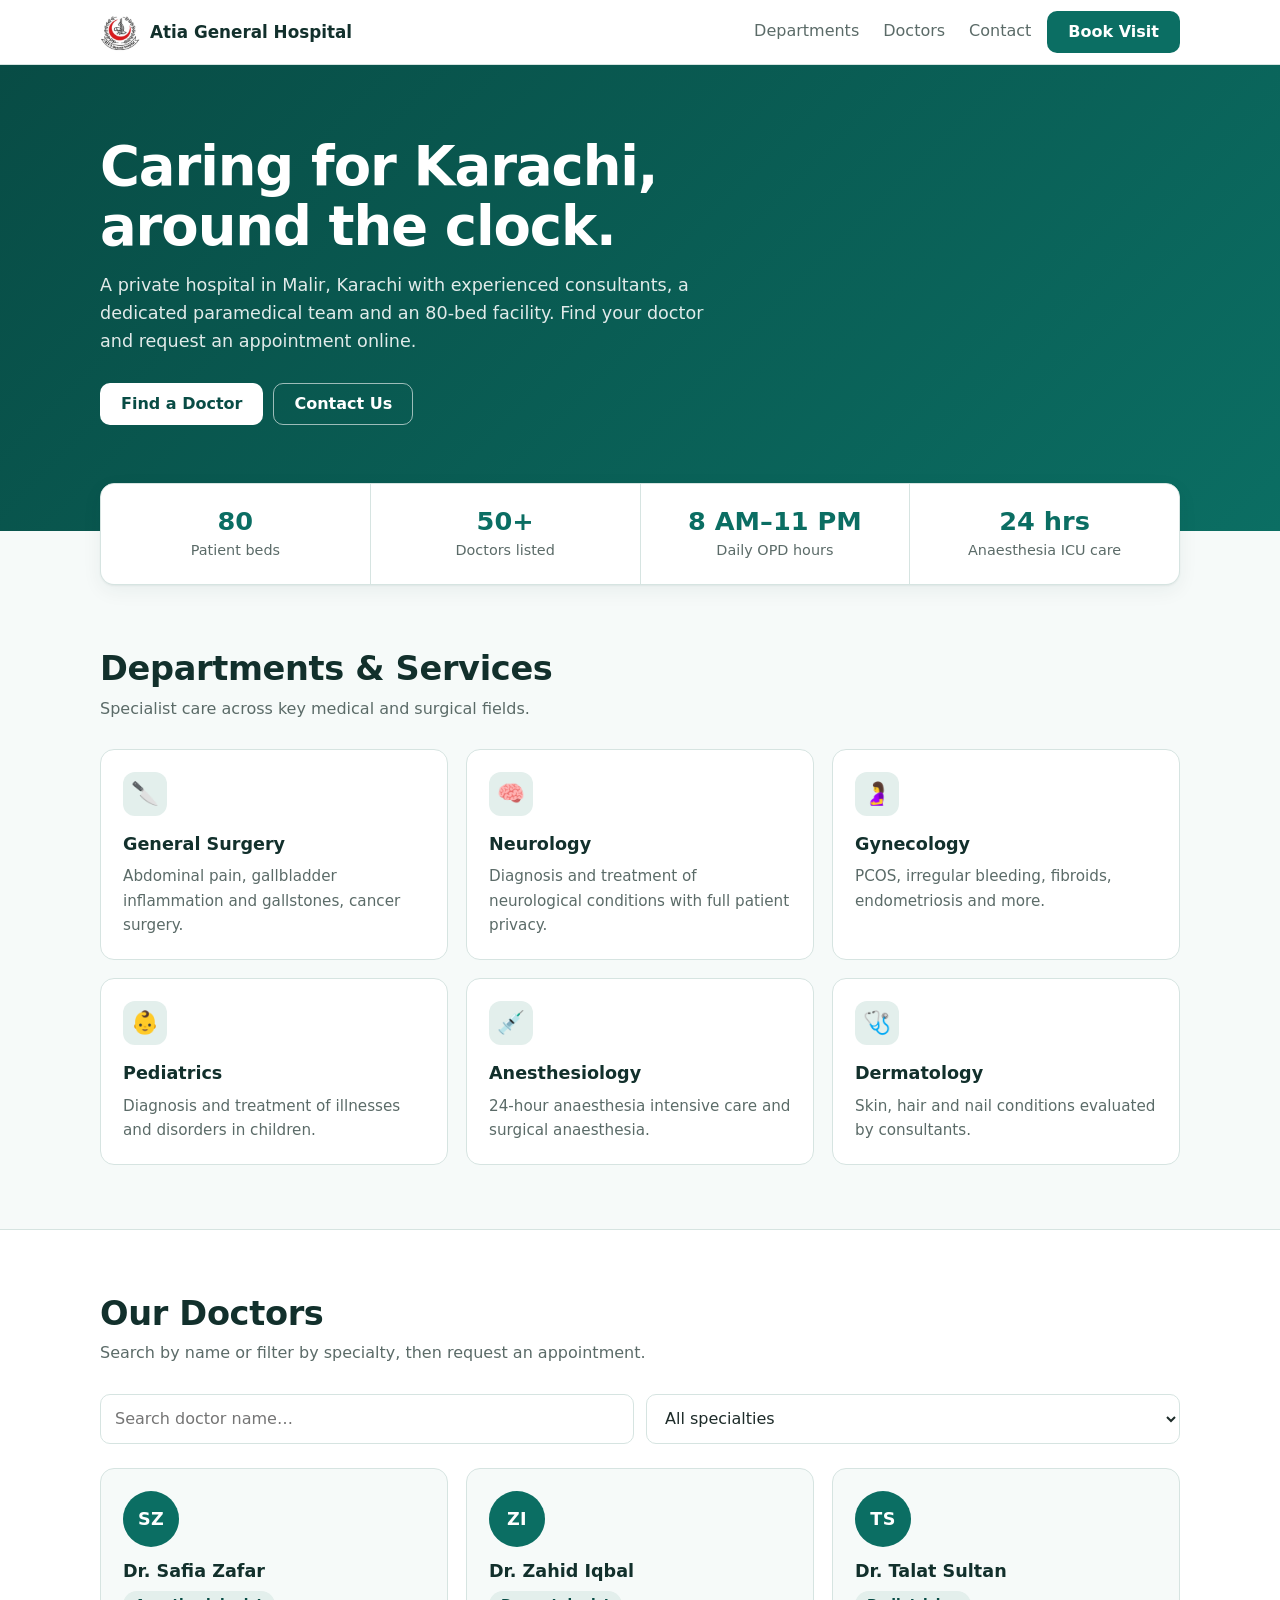
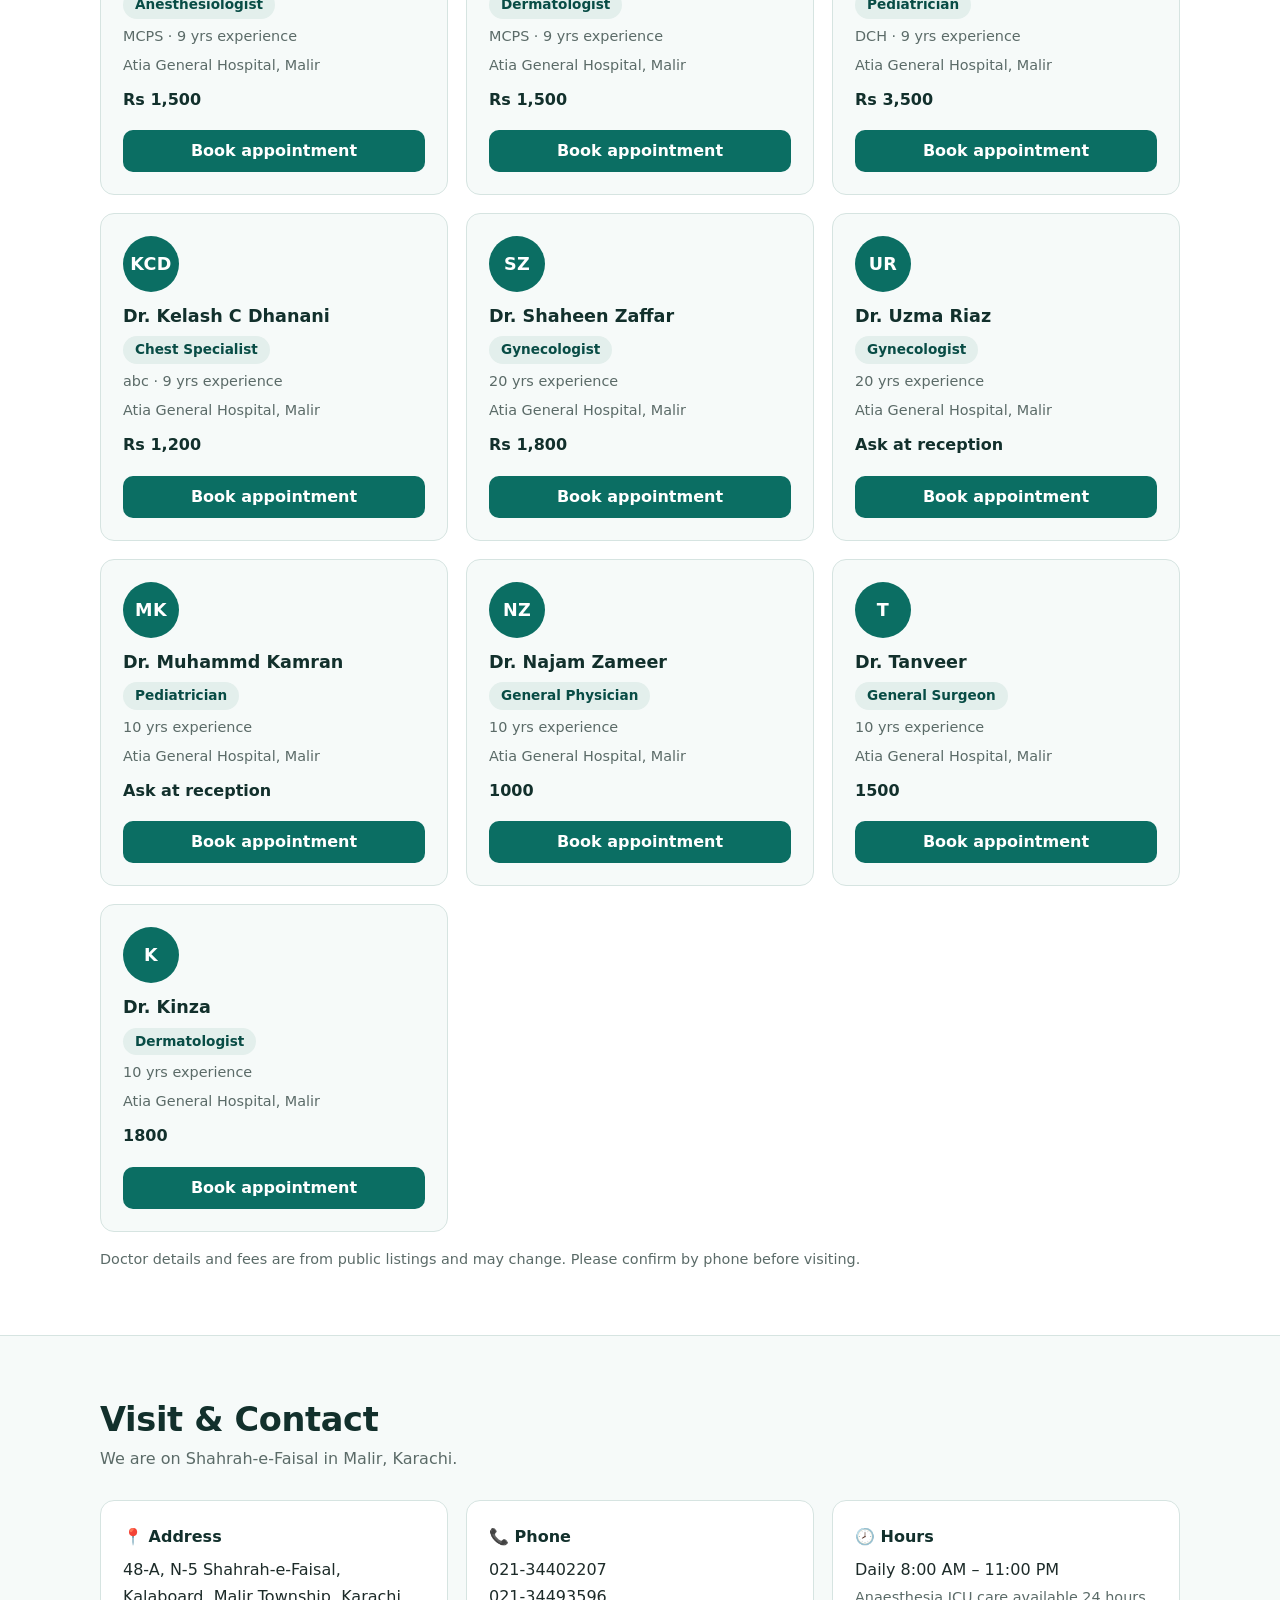
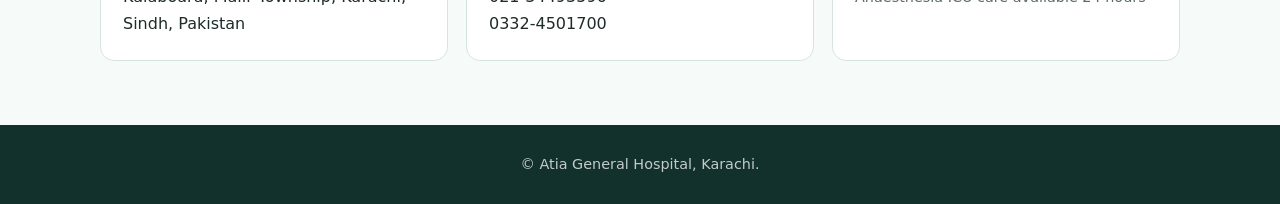
==== index.html @ cfa8eb28 "Add files via upload" ====
<!DOCTYPE html>
<html lang="en">

<head>
  <meta charset="utf-8">
  <meta name="viewport" content="width=device-width, initial-scale=1, viewport-fit=cover">
  <title>Atia General Hospital – Karachi</title>
  <link rel="stylesheet" href="style.css">
  
  
  <style>
    
  </style>
</head>

<body>
  <header>
    <div class="wrap">
      <nav>
        <div class="logo"><img
            src="[data-uri]"
            alt="Atia General Hospital logo"> Atia General Hospital</div>
        <div class="links"><a class="l" href="#departments">Departments</a><a class="l" href="#doctors">Doctors</a><a
            class="l" href="#contact">Contact</a></div>
        <a class="btn p" href="#doctors">Book Visit</a>
      </nav>
    </div>
  </header>

  <div class="hero">
    <div class="wrap">
      <h1>Caring for Karachi, around the clock.</h1>
      <p>A private hospital in Malir, Karachi with experienced consultants, a dedicated paramedical team and an 80-bed
        facility. Find your doctor and request an appointment online.</p>
      <a class="btn" href="#doctors">Find a Doctor</a><a class="btn o" href="#contact">Contact Us</a>
    </div>
  </div>

  <div class="wrap">
    <div class="stats">
      <div class="stat"><b>80</b><small>Patient beds</small></div>
      <div class="stat"><b>50+</b><small>Doctors listed</small></div>
      <div class="stat"><b>8 AM–11 PM</b><small>Daily OPD hours</small></div>
      <div class="stat"><b>24 hrs</b><small>Anaesthesia ICU care</small></div>
    </div>
  </div>

  <section id="departments">
    <div class="wrap">
      <h2>Departments &amp; Services</h2>
      <p class="sub">Specialist care across key medical and surgical fields.</p>
      <div class="grid">
        <div class="card">
          <div class="ico">🔪</div>
          <h3>General Surgery</h3>
          <p>Abdominal pain, gallbladder inflammation and gallstones, cancer surgery.</p>
        </div>
        <div class="card">
          <div class="ico">🧠</div>
          <h3>Neurology</h3>
          <p>Diagnosis and treatment of neurological conditions with full patient privacy.</p>
        </div>
        <div class="card">
          <div class="ico">🤰</div>
          <h3>Gynecology</h3>
          <p>PCOS, irregular bleeding, fibroids, endometriosis and more.</p>
        </div>
        <div class="card">
          <div class="ico">👶</div>
          <h3>Pediatrics</h3>
          <p>Diagnosis and treatment of illnesses and disorders in children.</p>
        </div>
        <div class="card">
          <div class="ico">💉</div>
          <h3>Anesthesiology</h3>
          <p>24-hour anaesthesia intensive care and surgical anaesthesia.</p>
        </div>
        <div class="card">
          <div class="ico">🩺</div>
          <h3>Dermatology</h3>
          <p>Skin, hair and nail conditions evaluated by consultants.</p>
        </div>
      </div>
    </div>
  </section>

  <section id="doctors">
    <div class="wrap">
      <h2>Our Doctors</h2>
      <p class="sub">Search by name or filter by specialty, then request an appointment.</p>
      <div class="tools">
        <input id="q" type="search" placeholder="Search doctor name…" aria-label="Search doctors">
        <select id="sp" aria-label="Specialty">
          <option value="">All specialties</option>
        </select>
      </div>
      <div class="grid" id="list"></div>
      <p class="meta" id="empty" hidden>No doctors match your search.</p>
      <p class="meta" style="margin-top:16px">Doctor details and fees are from public listings and may change. Please
        confirm by phone before visiting.</p>
    </div>
  </section>

  <section id="contact">
    <div class="wrap">
      <h2>Visit &amp; Contact</h2>
      <p class="sub">We are on Shahrah-e-Faisal in Malir, Karachi.</p>
      <div class="contact">
        <div class="card"><b>📍 Address</b>48-A, N-5 Shahrah-e-Faisal, Kalaboard, Malir Township, Karachi, Sindh,
          Pakistan</div>
        <div class="card"><b>📞 Phone</b>021-34402207<br>021-34493596<br>0332-4501700</div>
        <div class="card"><b>🕗 Hours</b>Daily 8:00 AM – 11:00 PM<br><span class="meta">Anaesthesia ICU care available
            24 hours</span></div>
      </div>
    </div>
  </section>

  <footer>
    <div class="wrap" style="text-align:center">© Atia General Hospital, Karachi. </div>
  </footer>

  <dialog id="dlg">
    <h3 style="margin:0">Request appointment</h3>
    <p class="meta" id="dn" style="margin:4px 0 0"></p>
    <label for="pn">Patient name</label><input id="pn">
    <label for="ph">Phone number</label><input id="ph" type="tel">
    <label for="dt">Preferred date</label><input id="dt" type="date">
    <label for="nt">Reason (optional)</label><textarea id="nt" rows="2"></textarea>
    <div id="msg"></div>
    <div class="row"><button class="btn" style="background:var(--accent);color:var(--text)"
        id="cx">Close</button><button class="btn p" id="go">Send request</button></div>
  </dialog>

  <script>
      
    const SCRIPT_URL = "https://script.google.com/macros/s/AKfycbxMeIXXvj-MOlw2ulPCdvy0P2zlyU98nlQf5tRPNfMIjpS_7H-1Go3wyBC6zDM1mm8Rkw/exec";
    const DOCS = [
      { n: "Dr. Safia Zafar", s: "Anesthesiologist", q: "MCPS", y: 9, f: "Rs 1,500" },
      { n: "Dr. Zahid Iqbal", s: "Dermatologist", q: "MCPS", y: 9, f: "Rs 1,500" },
      { n: "Dr. Talat Sultan", s: "Pediatrician", q: "DCH", y: 9, f: "Rs 3,500" },
      { n: "Dr. Kelash C Dhanani", s: "Chest Specialist", q: "abc", y: 9, f: "Rs 1,200" },
      { n: "Dr. Shaheen Zaffar", s: "Gynecologist", q: "", y: 20, f: "Rs 1,800" },
      { n: "Dr. Uzma Riaz", s: "Gynecologist", q: "", y: 20, f: "Ask at reception" },
      { n: "Dr. Muhammd Kamran", s: "Pediatrician", q: "", y: 10, f: "Ask at reception" },
      { n: "Dr. Najam Zameer", s: "General Physician", q: "", y: 10, f: "1000" },
      { n: "Dr. Tanveer", s: "General Surgeon", q: "", y: 10, f: "1500" },
      { n: "Dr. Kinza", s: "Dermatologist", q: "", y: 10, f: "1800" }

    ];
    const $ = id => document.getElementById(id);
    const sel = $("sp");
    [...new Set(DOCS.map(d => d.s))].sort().forEach(s => sel.add(new Option(s, s)));
    function render() {
      const q = $("q").value.trim().toLowerCase(), s = sel.value;
      const r = DOCS.filter(d => (!s || d.s === s) && d.n.toLowerCase().includes(q));
      $("empty").hidden = r.length > 0;
      $("list").innerHTML = r.map(d => {
        const i = d.n.replace("Dr. ", "").split(" ").map(w => w[0]).join("");
        return `<div class="card doc">
          <div class="av">${i}</div>
        <h3>${d.n}</h3>
        <span class="tag">${d.s}</span>
    <div class="meta">${d.q ? d.q + " · " : ""}${d.y ? d.y + " yr" + (d.y > 1 ? "s" : "") + " experience" : "Experience not listed"}</div>
    <div class="meta">Atia General Hospital, Malir</div><div class="fee">${d.f}</div>
    <button class="btn p" data-n="${d.n}">Book appointment</button></div>`
      }).join("");
    }
    $("q").oninput = render; sel.onchange = render; render();
    const dlg = $("dlg");
const FORM_HTML = dlg.innerHTML;
let cur = "", busy = false;
const esc = s => String(s).replace(/[&<>"']/g, c => ({'&':'&amp;','<':'&lt;','>':'&gt;','"':'&quot;',"'":'&#39;'}[c]));
const booked = () => { try { return JSON.parse(localStorage.getItem("atia_booked") || "[]"); } catch (e) { return []; } };
const remember = k => { try { localStorage.setItem("atia_booked", JSON.stringify([...booked(), k])); } catch (e) {} };
const keyOf = (phone, doc, name) => phone.replace(/\D/g, "") + "|" + doc + "|" + name.toLowerCase().replace(/\s+/g, " ").trim();
const showMsg = (html, err) => { $("msg").innerHTML = '<div class="ok"' + (err ? ' style="color:#c0392b"' : '') + '>' + html + '</div>'; };

$("list").onclick = e => {
  const b = e.target.closest("button"); if (!b) return;
  dlg.innerHTML = FORM_HTML; cur = b.dataset.n;
  $("dn").textContent = "with " + cur;
  $("dt").min = new Date().toISOString().slice(0, 10);
  dlg.showModal();
};

function thanks(d) {
  dlg.innerHTML = '<h3 style="margin:0">Thank you, ' + esc(d.name) + '!</h3>' +
    '<p class="meta">Your appointment request with <b>' + esc(d.doctor) + '</b>' +
    (d.date ? ' for <b>' + esc(d.date) + '</b>' : '') +
    ' has been received. The hospital will call you on ' + esc(d.phone) + ' to confirm.</p>' +
    '<div class="row"><button class="btn p" data-close>Close</button></div>';
}

dlg.addEventListener("click", async e => {
  const t = e.target;
  if (t.id === "cx" || t.hasAttribute("data-close")) { dlg.close(); return; }
  if (t.id !== "go" || busy) return;

  const data = { doctor: cur, name: $("pn").value.trim(), phone: $("ph").value.trim(),
                 date: $("dt").value, reason: $("nt").value.trim() };
  if (!data.name || !data.phone) { showMsg("Please enter your name and phone.", true); return; }

  const k = keyOf(data.phone, cur, data.name);
if (booked().includes(k)) { showMsg("This patient has already requested an appointment with " + esc(cur) + ".", true); return; }

  busy = true; t.disabled = true; t.textContent = "Sending…";
  try {
    const res = await fetch(SCRIPT_URL, { method: "POST", body: JSON.stringify(data) });
    const out = await res.json();
    if (out.ok) { remember(k); thanks(data); }
    else if (out.error === "duplicate") showMsg("This phone number already has a request with " + esc(cur) + ". Please call the hospital to change it.", true);
    else throw new Error(out.error);
  } catch (err) {
    showMsg("Could not send your request. Please call the hospital.", true);
  } finally {
    busy = false;
    if (t.isConnected) { t.disabled = false; t.textContent = "Send request"; }
  }
});
  </script>
</body>

</html>
---- style.css ----
/* Atia General Hospital – style.css */

:root {
  --primary: #0b6e63;
  --primary-dark: #084c45;
  --ink: #12302c;
  --text: #1d2b29;
  --muted: #5b6b68;
  --accent: #e3efec;
  --bg: #f6faf9;
  --surface: #ffffff;
  --line: #d6e4e1;
  --danger: #c0392b;
  --radius: 14px;
  --shadow: 0 1px 2px rgba(18, 48, 44, .06), 0 6px 20px rgba(18, 48, 44, .06);
}

*,
*::before,
*::after {
  box-sizing: border-box;
}

html {
  scroll-behavior: smooth;
  scroll-padding-top: 76px;
}

body {
  margin: 0;
  font-family: "Segoe UI", system-ui, -apple-system, "Helvetica Neue", Arial, sans-serif;
  font-size: 16px;
  line-height: 1.6;
  color: var(--text);
  background: var(--bg);
  padding-bottom: env(safe-area-inset-bottom, 0px);
}

img {
  max-width: 100%;
  display: block;
}

[hidden] {
  display: none !important;
}

.wrap {
  width: 100%;
  max-width: 1120px;
  margin: 0 auto;
  padding: 0 20px;
}

/* ---------- Header ---------- */
header {
  position: sticky;
  top: 0;
  z-index: 20;
  background: var(--surface);
  border-bottom: 1px solid var(--line);
  padding-top: env(safe-area-inset-top, 0px);
}

nav {
  display: flex;
  align-items: center;
  justify-content: space-between;
  gap: 16px;
  min-height: 64px;
}

.logo {
  display: flex;
  align-items: center;
  gap: 10px;
  font-weight: 700;
  font-size: 1.05rem;
  color: var(--ink);
  white-space: nowrap;
}

.logo img {
  width: 40px;
  height: 40px;
  border-radius: 8px;
  object-fit: cover;
}

.links {
  display: flex;
  gap: 24px;
  margin-left: auto;
}

a.l {
  color: var(--muted);
  text-decoration: none;
  font-weight: 500;
  padding: 6px 0;
  border-bottom: 2px solid transparent;
}

a.l:hover {
  color: var(--primary);
  border-bottom-color: var(--primary);
}

/* ---------- Buttons ---------- */
.btn {
  display: inline-block;
  font: inherit;
  font-weight: 600;
  line-height: 1;
  padding: 12px 20px;
  border: 1.5px solid transparent;
  border-radius: 10px;
  background: var(--surface);
  color: var(--primary-dark);
  text-decoration: none;
  cursor: pointer;
  transition: background .15s, color .15s, border-color .15s;
}

.btn:hover {
  background: var(--accent);
}

.btn.p {
  background: var(--primary);
  color: #fff;
}

.btn.p:hover {
  background: var(--primary-dark);
}

.btn.o {
  background: transparent;
  color: #fff;
  border-color: rgba(255, 255, 255, .6);
}

.btn.o:hover {
  background: rgba(255, 255, 255, .12);
}

.btn:disabled {
  opacity: .6;
  cursor: progress;
}

:focus-visible {
  outline: 3px solid #f2b705;
  outline-offset: 2px;
}

/* ---------- Hero ---------- */
.hero {
  background: linear-gradient(135deg, var(--primary-dark), var(--primary));
  color: #fff;
  padding: 72px 0 96px;
}

.hero h1 {
  margin: 0 0 14px;
  max-width: 16ch;
  font-size: clamp(2rem, 5vw, 3.4rem);
  line-height: 1.1;
  letter-spacing: -.02em;
}

.hero p {
  max-width: 56ch;
  margin: 0 0 28px;
  font-size: 1.1rem;
  color: rgba(255, 255, 255, .88);
}

.hero .btn {
  margin: 0 10px 10px 0;
}

/* ---------- Stats ---------- */
.stats {
  display: grid;
  grid-template-columns: repeat(4, 1fr);
  gap: 1px;
  margin-top: -48px;
  position: relative;
  background: var(--line);
  border: 1px solid var(--line);
  border-radius: var(--radius);
  overflow: hidden;
  box-shadow: var(--shadow);
}

.stat {
  background: var(--surface);
  padding: 22px 18px;
  text-align: center;
}

.stat b {
  display: block;
  font-size: 1.6rem;
  line-height: 1.2;
  color: var(--primary);
}

.stat small {
  color: var(--muted);
  font-size: .9rem;
}

/* ---------- Sections ---------- */
section {
  padding: 64px 0;
}

section:nth-of-type(even) {
  background: var(--surface);
  border-block: 1px solid var(--line);
}

h2 {
  margin: 0 0 6px;
  font-size: clamp(1.6rem, 3vw, 2.1rem);
  line-height: 1.2;
  letter-spacing: -.01em;
  color: var(--ink);
}

.sub {
  margin: 0 0 28px;
  color: var(--muted);
}

.grid {
  display: grid;
  grid-template-columns: repeat(auto-fill, minmax(260px, 1fr));
  gap: 18px;
}

.card {
  background: var(--surface);
  border: 1px solid var(--line);
  border-radius: var(--radius);
  padding: 22px;
}

section:nth-of-type(even) .card {
  background: var(--bg);
}

.card h3 {
  margin: 0 0 6px;
  font-size: 1.1rem;
  color: var(--ink);
}

.card p {
  margin: 0;
  color: var(--muted);
  font-size: .95rem;
}

.ico {
  width: 44px;
  height: 44px;
  display: grid;
  place-items: center;
  margin-bottom: 14px;
  font-size: 1.4rem;
  background: var(--accent);
  border-radius: 12px;
}

/* ---------- Doctors ---------- */
.tools {
  display: flex;
  flex-wrap: wrap;
  gap: 12px;
  margin-bottom: 24px;
}

.tools input,
.tools select {
  flex: 1 1 240px;
}

input,
select,
textarea {
  width: 100%;
  font: inherit;
  color: var(--text);
  background: var(--surface);
  border: 1.5px solid var(--line);
  border-radius: 10px;
  padding: 11px 14px;
}

input:focus,
select:focus,
textarea:focus {
  outline: none;
  border-color: var(--primary);
  box-shadow: 0 0 0 3px rgba(11, 110, 99, .18);
}

.doc {
  display: flex;
  flex-direction: column;
  align-items: flex-start;
  gap: 6px;
}

.doc h3 {
  margin: 4px 0 0;
}

.av {
  width: 56px;
  height: 56px;
  display: grid;
  place-items: center;
  border-radius: 50%;
  background: var(--primary);
  color: #fff;
  font-weight: 700;
  font-size: 1.1rem;
  letter-spacing: .02em;
}

.tag {
  display: inline-block;
  padding: 3px 12px;
  border-radius: 999px;
  background: var(--accent);
  color: var(--primary-dark);
  font-size: .85rem;
  font-weight: 600;
}

.meta {
  margin: 0;
  color: var(--muted);
  font-size: .9rem;
}

.fee {
  margin-top: 4px;
  font-weight: 700;
  color: var(--ink);
}

.doc .btn {
  margin-top: auto;
  align-self: stretch;
  text-align: center;
}

.doc .fee+.btn {
  margin-top: 12px;
}

/* ---------- Contact ---------- */
.contact {
  display: grid;
  grid-template-columns: repeat(auto-fit, minmax(240px, 1fr));
  gap: 18px;
}

.contact .card {
  line-height: 1.7;
}

.contact .card b {
  display: block;
  margin-bottom: 6px;
  color: var(--ink);
}

/* ---------- Footer ---------- */
footer {
  padding: 28px 0;
  background: var(--ink);
  color: rgba(255, 255, 255, .75);
  font-size: .9rem;
}

/* ---------- Appointment dialog ---------- */
dialog {
  width: min(440px, calc(100% - 32px));
  padding: 24px;
  border: 0;
  border-radius: var(--radius);
  background: var(--surface);
  color: var(--text);
  box-shadow: 0 20px 60px rgba(0, 0, 0, .3);
}

dialog::backdrop {
  background: rgba(10, 30, 28, .55);
}

dialog[open] {
  animation: pop .18s ease-out;
}

@keyframes pop {
  from {
    opacity: 0;
    transform: translateY(8px) scale(.98);
  }

  to {
    opacity: 1;
    transform: none;
  }
}

dialog label {
  display: block;
  margin: 14px 0 5px;
  font-size: .9rem;
  font-weight: 600;
  color: var(--ink);
}

dialog textarea {
  resize: vertical;
}

#msg {
  margin-top: 12px;
}

.ok {
  padding: 10px 12px;
  border-radius: 8px;
  background: var(--accent);
  color: var(--primary-dark);
  font-size: .92rem;
}

.row {
  display: flex;
  justify-content: flex-end;
  gap: 10px;
  margin-top: 20px;
}

/* ---------- Responsive ---------- */
@media (max-width: 820px) {
  .stats {
    grid-template-columns: repeat(2, 1fr);
  }
}

@media (max-width: 640px) {
  .links {
    display: none;
  }

  nav {
    justify-content: space-between;
  }

  .logo {
    font-size: .95rem;
  }

  .hero {
    padding: 48px 0 80px;
  }

  section {
    padding: 48px 0;
  }

  .row {
    flex-direction: column-reverse;
  }

  .row .btn {
    width: 100%;
  }
}

@media (prefers-reduced-motion: reduce) {
  html {
    scroll-behavior: auto;
  }

  dialog[open] {
    animation: none;
  }

  .btn {
    transition: none;
  }
}
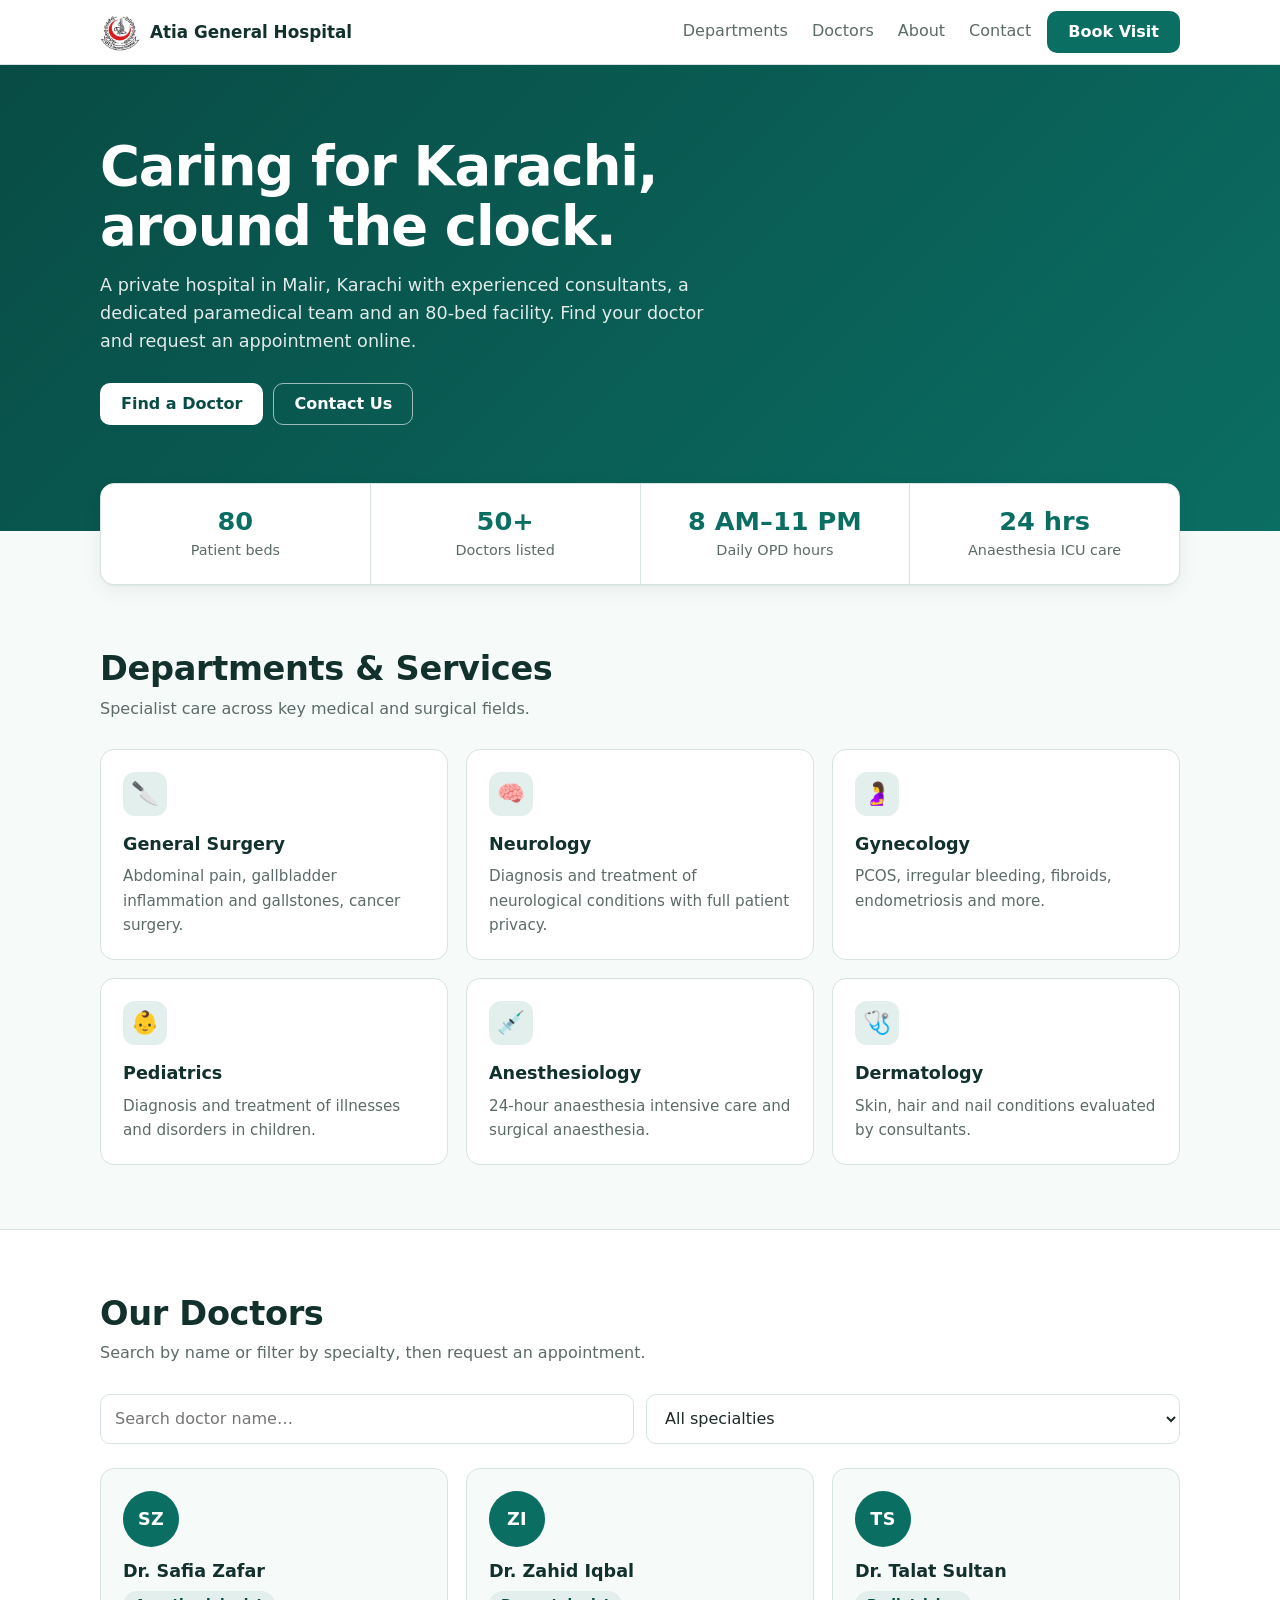
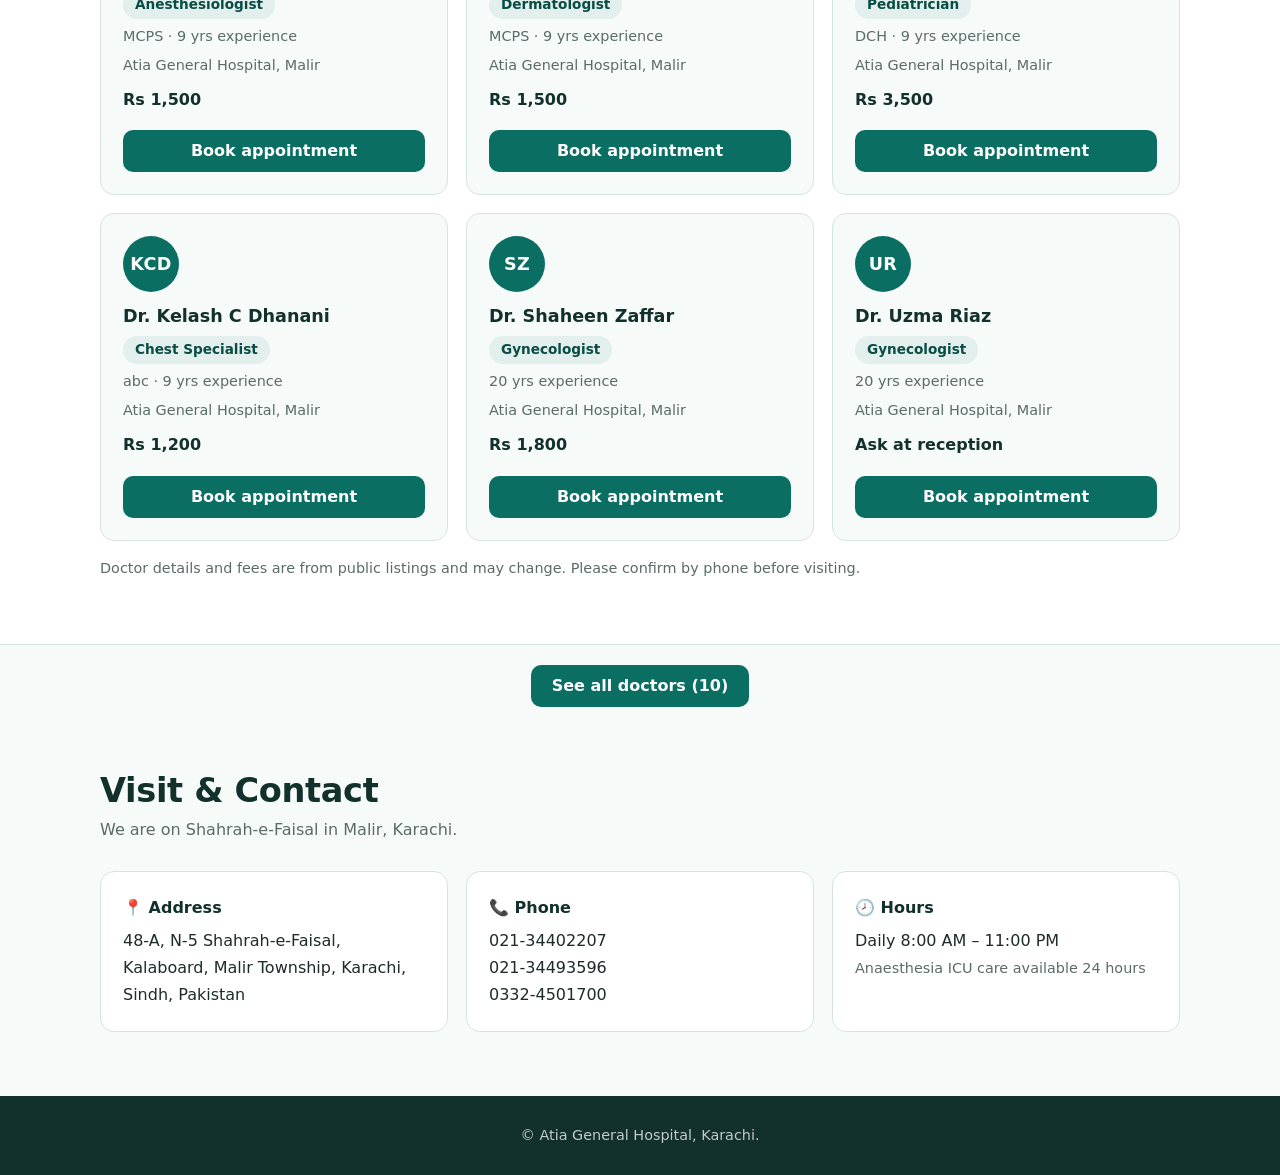
==== commit 23a0d3c7: "Add files via upload" ====
--- a/index.html
+++ b/index.html
@@ -6,10 +6,10 @@
   <meta name="viewport" content="width=device-width, initial-scale=1, viewport-fit=cover">
   <title>Atia General Hospital – Karachi</title>
   <link rel="stylesheet" href="style.css">
-  
-  
+
+
   <style>
-    
+
   </style>
 </head>
 
@@ -17,11 +17,12 @@
   <header>
     <div class="wrap">
       <nav>
-        <div class="logo"><img
-            src="[data-uri]"
-            alt="Atia General Hospital logo"> Atia General Hospital</div>
-        <div class="links"><a class="l" href="#departments">Departments</a><a class="l" href="#doctors">Doctors</a><a
-            class="l" href="#contact">Contact</a></div>
+        <div class="logo"><img src="images (1).jpg" alt="Atia General Hospital logo"> Atia General Hospital</div>
+        <div class="links">
+          <a class="l" href="#departments">Departments</a>
+          <a class="l" href="#doctors">Doctors</a>
+          <a class="l" href="about.html">About</a>
+          <a class="l" href="#contact">Contact</a></div>
         <a class="btn p" href="#doctors">Book Visit</a>
       </nav>
     </div>
@@ -101,6 +102,12 @@
     </div>
   </section>
 
+  <div class="grid" id="list"></div>
+  <div style="text-align:center;margin-top:20px">
+    <button class="btn p" id="more" style="display:none">See all doctors</button>
+  </div>
+  <p class="meta" id="empty" hidden>No doctors match your search.</p>
+
   <section id="contact">
     <div class="wrap">
       <h2>Visit &amp; Contact</h2>
@@ -132,7 +139,7 @@
   </dialog>
 
   <script>
-      
+
     const SCRIPT_URL = "https://script.google.com/macros/s/AKfycbxMeIXXvj-MOlw2ulPCdvy0P2zlyU98nlQf5tRPNfMIjpS_7H-1Go3wyBC6zDM1mm8Rkw/exec";
     const DOCS = [
       { n: "Dr. Safia Zafar", s: "Anesthesiologist", q: "MCPS", y: 9, f: "Rs 1,500" },
@@ -150,73 +157,87 @@
     const $ = id => document.getElementById(id);
     const sel = $("sp");
     [...new Set(DOCS.map(d => d.s))].sort().forEach(s => sel.add(new Option(s, s)));
+    const LIMIT = 6;       // how many doctors to show at first
+    let showAll = false;
+
     function render() {
       const q = $("q").value.trim().toLowerCase(), s = sel.value;
       const r = DOCS.filter(d => (!s || d.s === s) && d.n.toLowerCase().includes(q));
+      const filtering = q || s;                       // user is searching/filtering
+      const shown = (showAll || filtering) ? r : r.slice(0, LIMIT);
+
       $("empty").hidden = r.length > 0;
-      $("list").innerHTML = r.map(d => {
+      $("list").innerHTML = shown.map(d => {
         const i = d.n.replace("Dr. ", "").split(" ").map(w => w[0]).join("");
         return `<div class="card doc">
-          <div class="av">${i}</div>
-        <h3>${d.n}</h3>
-        <span class="tag">${d.s}</span>
-    <div class="meta">${d.q ? d.q + " · " : ""}${d.y ? d.y + " yr" + (d.y > 1 ? "s" : "") + " experience" : "Experience not listed"}</div>
-    <div class="meta">Atia General Hospital, Malir</div><div class="fee">${d.f}</div>
-    <button class="btn p" data-n="${d.n}">Book appointment</button></div>`
+      <div class="av">${i}</div>
+      <h3>${d.n}</h3>
+      <span class="tag">${d.s}</span>
+      <div class="meta">${d.q ? d.q + " · " : ""}${d.y ? d.y + " yr" + (d.y > 1 ? "s" : "") + " experience" : "Experience not listed"}</div>
+      <div class="meta">Atia General Hospital, Malir</div><div class="fee">${d.f}</div>
+      <button class="btn p" data-n="${d.n}">Book appointment</button></div>`;
       }).join("");
+
+      const more = $("more");
+      more.style.display = (!filtering && r.length > LIMIT) ? "inline-block" : "none";
+      more.textContent = showAll ? "Show less" : "See all doctors (" + r.length + ")";
     }
+
+    $("more").onclick = () => { showAll = !showAll; render(); };
     $("q").oninput = render; sel.onchange = render; render();
     const dlg = $("dlg");
-const FORM_HTML = dlg.innerHTML;
-let cur = "", busy = false;
-const esc = s => String(s).replace(/[&<>"']/g, c => ({'&':'&amp;','<':'&lt;','>':'&gt;','"':'&quot;',"'":'&#39;'}[c]));
-const booked = () => { try { return JSON.parse(localStorage.getItem("atia_booked") || "[]"); } catch (e) { return []; } };
-const remember = k => { try { localStorage.setItem("atia_booked", JSON.stringify([...booked(), k])); } catch (e) {} };
-const keyOf = (phone, doc, name) => phone.replace(/\D/g, "") + "|" + doc + "|" + name.toLowerCase().replace(/\s+/g, " ").trim();
-const showMsg = (html, err) => { $("msg").innerHTML = '<div class="ok"' + (err ? ' style="color:#c0392b"' : '') + '>' + html + '</div>'; };
-
-$("list").onclick = e => {
-  const b = e.target.closest("button"); if (!b) return;
-  dlg.innerHTML = FORM_HTML; cur = b.dataset.n;
-  $("dn").textContent = "with " + cur;
-  $("dt").min = new Date().toISOString().slice(0, 10);
-  dlg.showModal();
-};
-
-function thanks(d) {
-  dlg.innerHTML = '<h3 style="margin:0">Thank you, ' + esc(d.name) + '!</h3>' +
-    '<p class="meta">Your appointment request with <b>' + esc(d.doctor) + '</b>' +
-    (d.date ? ' for <b>' + esc(d.date) + '</b>' : '') +
-    ' has been received. The hospital will call you on ' + esc(d.phone) + ' to confirm.</p>' +
-    '<div class="row"><button class="btn p" data-close>Close</button></div>';
-}
-
-dlg.addEventListener("click", async e => {
-  const t = e.target;
-  if (t.id === "cx" || t.hasAttribute("data-close")) { dlg.close(); return; }
-  if (t.id !== "go" || busy) return;
-
-  const data = { doctor: cur, name: $("pn").value.trim(), phone: $("ph").value.trim(),
-                 date: $("dt").value, reason: $("nt").value.trim() };
-  if (!data.name || !data.phone) { showMsg("Please enter your name and phone.", true); return; }
-
-  const k = keyOf(data.phone, cur, data.name);
-if (booked().includes(k)) { showMsg("This patient has already requested an appointment with " + esc(cur) + ".", true); return; }
-
-  busy = true; t.disabled = true; t.textContent = "Sending…";
-  try {
-    const res = await fetch(SCRIPT_URL, { method: "POST", body: JSON.stringify(data) });
-    const out = await res.json();
-    if (out.ok) { remember(k); thanks(data); }
-    else if (out.error === "duplicate") showMsg("This phone number already has a request with " + esc(cur) + ". Please call the hospital to change it.", true);
-    else throw new Error(out.error);
-  } catch (err) {
-    showMsg("Could not send your request. Please call the hospital.", true);
-  } finally {
-    busy = false;
-    if (t.isConnected) { t.disabled = false; t.textContent = "Send request"; }
-  }
-});
+    const FORM_HTML = dlg.innerHTML;
+    let cur = "", busy = false;
+    const esc = s => String(s).replace(/[&<>"']/g, c => ({ '&': '&amp;', '<': '&lt;', '>': '&gt;', '"': '&quot;', "'": '&#39;' }[c]));
+    const booked = () => { try { return JSON.parse(localStorage.getItem("atia_booked") || "[]"); } catch (e) { return []; } };
+    const remember = k => { try { localStorage.setItem("atia_booked", JSON.stringify([...booked(), k])); } catch (e) { } };
+    const keyOf = (phone, doc, name) => phone.replace(/\D/g, "") + "|" + doc + "|" + name.toLowerCase().replace(/\s+/g, " ").trim();
+    const showMsg = (html, err) => { $("msg").innerHTML = '<div class="ok"' + (err ? ' style="color:#c0392b"' : '') + '>' + html + '</div>'; };
+
+    $("list").onclick = e => {
+      const b = e.target.closest("button"); if (!b) return;
+      dlg.innerHTML = FORM_HTML; cur = b.dataset.n;
+      $("dn").textContent = "with " + cur;
+      $("dt").min = new Date().toISOString().slice(0, 10);
+      dlg.showModal();
+    };
+
+    function thanks(d) {
+      dlg.innerHTML = '<h3 style="margin:0">Thank you, ' + esc(d.name) + '!</h3>' +
+        '<p class="meta">Your appointment request with <b>' + esc(d.doctor) + '</b>' +
+        (d.date ? ' for <b>' + esc(d.date) + '</b>' : '') +
+        ' has been received. The hospital will call you on ' + esc(d.phone) + ' to confirm.</p>' +
+        '<div class="row"><button class="btn p" data-close>Close</button></div>';
+    }
+
+    dlg.addEventListener("click", async e => {
+      const t = e.target;
+      if (t.id === "cx" || t.hasAttribute("data-close")) { dlg.close(); return; }
+      if (t.id !== "go" || busy) return;
+
+      const data = {
+        doctor: cur, name: $("pn").value.trim(), phone: $("ph").value.trim(),
+        date: $("dt").value, reason: $("nt").value.trim()
+      };
+      if (!data.name || !data.phone) { showMsg("Please enter your name and phone.", true); return; }
+
+      const k = keyOf(data.phone, cur, data.name);
+      if (booked().includes(k)) { showMsg("This patient has already requested an appointment with " + esc(cur) + ".", true); return; }
+
+      busy = true; t.disabled = true; t.textContent = "Sending…";
+      try {
+        const res = await fetch(SCRIPT_URL, { method: "POST", body: JSON.stringify(data) });
+        const out = await res.json();
+        if (out.ok) { remember(k); thanks(data); }
+        else if (out.error === "duplicate") showMsg("This phone number already has a request with " + esc(cur) + ". Please call the hospital to change it.", true);
+        else throw new Error(out.error);
+      } catch (err) {
+        showMsg("Could not send your request. Please call the hospital.", true);
+      } finally {
+        busy = false;
+        if (t.isConnected) { t.disabled = false; t.textContent = "Send request"; }
+      }
+    });
   </script>
 </body>
 
